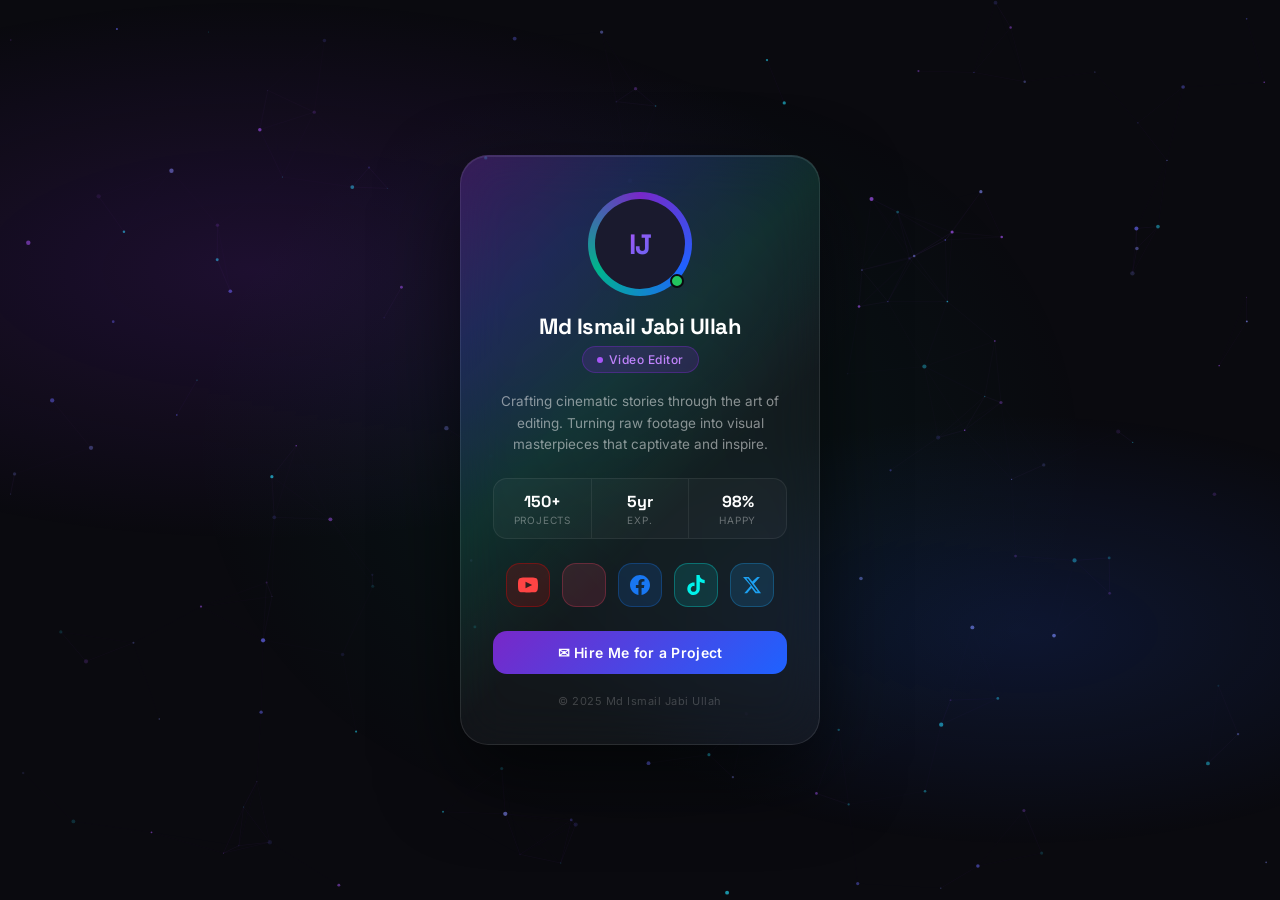
==== profile-card.html @ 17123819 "uplode card file" ====
<!DOCTYPE html>
<html lang="en">
<head>
<meta charset="UTF-8">
<meta name="viewport" content="width=device-width, initial-scale=1.0">
<title>Md Ismail Jabi Ullah — Video Editor</title>
<style>
  @import url('https://fonts.googleapis.com/css2?family=Inter:wght@300;400;500;600;700;900&family=Space+Grotesk:wght@400;500;600;700&display=swap');

  *{margin:0;padding:0;box-sizing:border-box}

  body{
    min-height:100vh;
    display:flex;align-items:center;justify-content:center;
    background:#0a0a0f;
    font-family:'Inter',sans-serif;
    overflow:hidden;
    position:relative;
  }

  canvas#bg{
    position:fixed;inset:0;z-index:0;
  }

  .aurora{
    position:fixed;inset:0;z-index:0;
    background:
      radial-gradient(ellipse 80% 50% at 20% 30%, rgba(120,40,200,0.18) 0%, transparent 60%),
      radial-gradient(ellipse 60% 40% at 80% 70%, rgba(40,100,255,0.14) 0%, transparent 60%),
      radial-gradient(ellipse 50% 60% at 50% 50%, rgba(0,180,140,0.08) 0%, transparent 70%);
    animation:auroraShift 8s ease-in-out infinite alternate;
  }
  @keyframes auroraShift{
    0%{transform:scale(1) rotate(0deg)}
    100%{transform:scale(1.05) rotate(2deg)}
  }

  .card{
    position:relative;z-index:10;
    width:360px;
    background:rgba(255,255,255,0.04);
    border:1px solid rgba(255,255,255,0.1);
    border-radius:28px;
    padding:40px 32px 36px;
    text-align:center;
    backdrop-filter:blur(24px);
    -webkit-backdrop-filter:blur(24px);
    box-shadow:0 32px 80px rgba(0,0,0,0.6),inset 0 1px 0 rgba(255,255,255,0.12);
    animation:cardIn 0.8s cubic-bezier(0.34,1.56,0.64,1) both;
  }
  @keyframes cardIn{
    from{opacity:0;transform:translateY(40px) scale(0.9)}
    to{opacity:1;transform:translateY(0) scale(1)}
  }

  .card::before{
    content:'';
    position:absolute;inset:-1px;
    border-radius:29px;
    background:linear-gradient(135deg,rgba(120,40,200,0.3),rgba(40,100,255,0.2),rgba(0,180,140,0.15),transparent 60%);
    z-index:-1;
  }

  .avatar-wrap{
    position:relative;
    width:96px;height:96px;
    margin:0 auto 20px;
  }
  .avatar-ring{
    position:absolute;inset:-4px;
    border-radius:50%;
    background:conic-gradient(from 0deg,#7828c8,#1e62ff,#00b48c,#7828c8);
    animation:spin 3s linear infinite;
  }
  @keyframes spin{to{transform:rotate(360deg)}}
  .avatar-inner{
    position:absolute;inset:3px;
    border-radius:50%;
    background:#1a1a2e;
    overflow:hidden;
    display:flex;align-items:center;justify-content:center;
  }
  .avatar-letters{
    font-size:28px;font-weight:700;
    background:linear-gradient(135deg,#a855f7,#6366f1);
    -webkit-background-clip:text;-webkit-text-fill-color:transparent;
    font-family:'Space Grotesk',sans-serif;
    letter-spacing:-1px;
  }

  .status-dot{
    position:absolute;bottom:4px;right:4px;
    width:14px;height:14px;
    background:#22c55e;
    border-radius:50%;
    border:2px solid #0a0a0f;
    animation:pulse 2s ease-in-out infinite;
    z-index:5;
  }
  @keyframes pulse{
    0%,100%{box-shadow:0 0 0 0 rgba(34,197,94,0.5)}
    50%{box-shadow:0 0 0 6px rgba(34,197,94,0)}
  }

  .name{
    font-family:'Space Grotesk',sans-serif;
    font-size:22px;font-weight:700;
    color:#fff;
    letter-spacing:-0.5px;
    margin-bottom:6px;
  }

  .title-badge{
    display:inline-flex;align-items:center;gap:6px;
    background:rgba(120,40,200,0.2);
    border:1px solid rgba(120,40,200,0.4);
    border-radius:20px;
    padding:5px 14px;
    font-size:12px;font-weight:500;
    color:#c084fc;
    margin-bottom:18px;
    letter-spacing:0.5px;
  }
  .title-badge .dot{
    width:6px;height:6px;
    border-radius:50%;
    background:#a855f7;
    animation:blink 1.5s ease-in-out infinite;
  }
  @keyframes blink{0%,100%{opacity:1}50%{opacity:0.3}}

  .bio{
    font-size:13.5px;
    color:rgba(255,255,255,0.5);
    line-height:1.6;
    margin-bottom:22px;
    padding:0 4px;
  }

  .stats{
    display:flex;justify-content:center;gap:0;
    margin-bottom:24px;
    border:1px solid rgba(255,255,255,0.07);
    border-radius:14px;
    overflow:hidden;
    background:rgba(255,255,255,0.03);
  }
  .stat{
    flex:1;padding:12px 8px;
    border-right:1px solid rgba(255,255,255,0.07);
  }
  .stat:last-child{border-right:none}
  .stat-num{
    font-size:16px;font-weight:700;
    color:#fff;font-family:'Space Grotesk',sans-serif;
  }
  .stat-label{
    font-size:10px;
    color:rgba(255,255,255,0.35);
    text-transform:uppercase;letter-spacing:0.8px;
    margin-top:2px;
  }

  .socials{
    display:flex;justify-content:center;gap:12px;
    margin-bottom:24px;
  }
  .social-btn{
    width:44px;height:44px;
    border-radius:14px;
    display:flex;align-items:center;justify-content:center;
    text-decoration:none;
    position:relative;
    overflow:hidden;
    transition:transform 0.2s;
  }
  .social-btn:hover{transform:translateY(-3px)}
  .social-btn svg{width:20px;height:20px;position:relative;z-index:1}

  .social-btn.yt{background:rgba(255,0,0,0.15);border:1px solid rgba(255,0,0,0.3);animation:socialGlow1 3s ease-in-out infinite}
  .social-btn.ig{background:rgba(228,64,95,0.15);border:1px solid rgba(228,64,95,0.3);animation:socialGlow2 3s ease-in-out infinite 0.5s}
  .social-btn.fb{background:rgba(24,119,242,0.15);border:1px solid rgba(24,119,242,0.3);animation:socialGlow3 3s ease-in-out infinite 1s}
  .social-btn.tt{background:rgba(0,242,234,0.12);border:1px solid rgba(0,242,234,0.3);animation:socialGlow4 3s ease-in-out infinite 1.5s}
  .social-btn.tw{background:rgba(29,161,242,0.15);border:1px solid rgba(29,161,242,0.3);animation:socialGlow5 3s ease-in-out infinite 2s}

  @keyframes socialGlow1{0%,100%{box-shadow:0 0 0 rgba(255,0,0,0)}50%{box-shadow:0 0 16px rgba(255,0,0,0.4)}}
  @keyframes socialGlow2{0%,100%{box-shadow:0 0 0 rgba(228,64,95,0)}50%{box-shadow:0 0 16px rgba(228,64,95,0.4)}}
  @keyframes socialGlow3{0%,100%{box-shadow:0 0 0 rgba(24,119,242,0)}50%{box-shadow:0 0 16px rgba(24,119,242,0.4)}}
  @keyframes socialGlow4{0%,100%{box-shadow:0 0 0 rgba(0,242,234,0)}50%{box-shadow:0 0 16px rgba(0,242,234,0.4)}}
  @keyframes socialGlow5{0%,100%{box-shadow:0 0 0 rgba(29,161,242,0)}50%{box-shadow:0 0 16px rgba(29,161,242,0.4)}}

  .social-btn.yt svg{fill:#ff4444}
  .social-btn.ig svg{fill:url(#igGrad)}
  .social-btn.fb svg{fill:#1877f2}
  .social-btn.tt svg{fill:#00f2ea}
  .social-btn.tw svg{fill:#1da1f2}

  .cta{
    width:100%;
    padding:13px;
    border-radius:14px;
    background:linear-gradient(135deg,#7828c8,#1e62ff);
    border:none;
    color:#fff;
    font-size:14px;font-weight:600;
    cursor:pointer;
    font-family:'Inter',sans-serif;
    letter-spacing:0.3px;
    transition:all 0.3s;
    position:relative;overflow:hidden;
  }
  .cta::after{
    content:'';
    position:absolute;top:-50%;left:-50%;
    width:200%;height:200%;
    background:linear-gradient(transparent,rgba(255,255,255,0.1),transparent);
    transform:rotate(45deg) translateX(-100%);
    transition:transform 0.5s;
  }
  .cta:hover{transform:translateY(-2px);box-shadow:0 8px 24px rgba(120,40,200,0.5)}
  .cta:hover::after{transform:rotate(45deg) translateX(100%)}

  .footer{
    margin-top:20px;
    font-size:11px;
    color:rgba(255,255,255,0.2);
    letter-spacing:0.5px;
  }
</style>
</head>
<body>

<canvas id="bg"></canvas>
<div class="aurora"></div>

<div class="card">
  <div class="avatar-wrap">
    <div class="avatar-ring"></div>
    <div class="avatar-inner">
      <span class="avatar-letters">IJ</span>
    </div>
    <div class="status-dot"></div>
  </div>

  <div class="name">Md Ismail Jabi Ullah</div>

  <div class="title-badge">
    <span class="dot"></span>
    Video Editor
  </div>

  <p class="bio">Crafting cinematic stories through the art of editing. Turning raw footage into visual masterpieces that captivate and inspire.</p>

  <div class="stats">
    <div class="stat">
      <div class="stat-num">150+</div>
      <div class="stat-label">Projects</div>
    </div>
    <div class="stat">
      <div class="stat-num">5yr</div>
      <div class="stat-label">Exp.</div>
    </div>
    <div class="stat">
      <div class="stat-num">98%</div>
      <div class="stat-label">Happy</div>
    </div>
  </div>

  <div class="socials">
    <svg style="display:none">
      <defs>
        <linearGradient id="igGrad" x1="0%" y1="100%" x2="100%" y2="0%">
          <stop offset="0%" stop-color="#f09433"/>
          <stop offset="25%" stop-color="#e6683c"/>
          <stop offset="50%" stop-color="#dc2743"/>
          <stop offset="75%" stop-color="#cc2366"/>
          <stop offset="100%" stop-color="#bc1888"/>
        </linearGradient>
      </defs>
    </svg>

    <a href="#" class="social-btn yt" title="YouTube">
      <svg viewBox="0 0 24 24"><path d="M19.615 3.184c-3.604-.246-11.631-.245-15.23 0-3.897.266-4.356 2.62-4.385 8.816.029 6.185.484 8.549 4.385 8.816 3.6.245 11.626.246 15.23 0 3.897-.266 4.356-2.62 4.385-8.816-.029-6.185-.484-8.549-4.385-8.816zm-10.615 12.816v-8l8 3.993-8 4.007z"/></svg>
    </a>
    <a href="#" class="social-btn ig" title="Instagram">
      <svg viewBox="0 0 24 24"><path d="M12 2.163c3.204 0 3.584.012 4.85.07 3.252.148 4.771 1.691 4.919 4.919.058 1.265.069 1.645.069 4.849 0 3.205-.012 3.584-.069 4.849-.149 3.225-1.664 4.771-4.919 4.919-1.266.058-1.644.07-4.85.07-3.204 0-3.584-.012-4.849-.07-3.26-.149-4.771-1.699-4.919-4.92-.058-1.265-.07-1.644-.07-4.849 0-3.204.013-3.583.07-4.849.149-3.227 1.664-4.771 4.919-4.919 1.266-.057 1.645-.069 4.849-.069zm0-2.163c-3.259 0-3.667.014-4.947.072-4.358.2-6.78 2.618-6.98 6.98-.059 1.281-.073 1.689-.073 4.948 0 3.259.014 3.668.072 4.948.2 4.358 2.618 6.78 6.98 6.98 1.281.058 1.689.072 4.948.072 3.259 0 3.668-.014 4.948-.072 4.354-.2 6.782-2.618 6.979-6.98.059-1.28.073-1.689.073-4.948 0-3.259-.014-3.667-.072-4.947-.196-4.354-2.617-6.78-6.979-6.98-1.281-.059-1.69-.073-4.949-.073zm0 5.838c-3.403 0-6.162 2.759-6.162 6.162s2.759 6.163 6.162 6.163 6.162-2.759 6.162-6.163c0-3.403-2.759-6.162-6.162-6.162zm0 10.162c-2.209 0-4-1.79-4-4 0-2.209 1.791-4 4-4s4 1.791 4 4c0 2.21-1.791 4-4 4zm6.406-11.845c-.796 0-1.441.645-1.441 1.44s.645 1.44 1.441 1.44c.795 0 1.439-.645 1.439-1.44s-.644-1.44-1.439-1.44z"/></svg>
    </a>
    <a href="#" class="social-btn fb" title="Facebook">
      <svg viewBox="0 0 24 24"><path d="M24 12.073c0-6.627-5.373-12-12-12s-12 5.373-12 12c0 5.99 4.388 10.954 10.125 11.854v-8.385H7.078v-3.47h3.047V9.43c0-3.007 1.792-4.669 4.533-4.669 1.312 0 2.686.235 2.686.235v2.953H15.83c-1.491 0-1.956.925-1.956 1.874v2.25h3.328l-.532 3.47h-2.796v8.385C19.612 23.027 24 18.062 24 12.073z"/></svg>
    </a>
    <a href="#" class="social-btn tt" title="TikTok">
      <svg viewBox="0 0 24 24"><path d="M12.525.02c1.31-.02 2.61-.01 3.91-.02.08 1.53.63 3.09 1.75 4.17 1.12 1.11 2.7 1.62 4.24 1.79v4.03c-1.44-.05-2.89-.35-4.2-.97-.57-.26-1.1-.59-1.62-.93-.01 2.92.01 5.84-.02 8.75-.08 1.4-.54 2.79-1.35 3.94-1.31 1.92-3.58 3.17-5.91 3.21-1.43.08-2.86-.31-4.08-1.03-2.02-1.19-3.44-3.37-3.65-5.71-.02-.5-.03-1-.01-1.49.18-1.9 1.12-3.72 2.58-4.96 1.66-1.44 3.98-2.13 6.15-1.72.02 1.48-.04 2.96-.04 4.44-.99-.32-2.15-.23-3.02.37-.63.41-1.11 1.04-1.36 1.75-.21.51-.15 1.07-.14 1.61.24 1.64 1.82 3.02 3.5 2.87 1.12-.01 2.19-.66 2.77-1.61.19-.33.4-.67.41-1.06.1-1.79.06-3.57.07-5.36.01-4.03-.01-8.05.02-12.07z"/></svg>
    </a>
    <a href="#" class="social-btn tw" title="Twitter / X">
      <svg viewBox="0 0 24 24"><path d="M18.244 2.25h3.308l-7.227 8.26 8.502 11.24H16.17l-4.714-6.231-5.401 6.231H2.741l7.73-8.835L1.254 2.25H8.08l4.253 5.622zm-1.161 17.52h1.833L7.084 4.126H5.117z"/></svg>
    </a>
  </div>

  <button class="cta" onclick="window.open('mailto:ismail@example.com')">✉ Hire Me for a Project</button>

  <div class="footer">© 2025 Md Ismail Jabi Ullah</div>
</div>

<script>
const canvas = document.getElementById('bg');
const ctx = canvas.getContext('2d');
let W, H, particles = [];

function resize(){
  W = canvas.width = window.innerWidth;
  H = canvas.height = window.innerHeight;
}

class Particle{
  constructor(){this.reset()}
  reset(){
    this.x = Math.random()*W;
    this.y = Math.random()*H;
    this.r = Math.random()*1.8+0.4;
    this.vx = (Math.random()-0.5)*0.3;
    this.vy = (Math.random()-0.5)*0.3;
    this.alpha = Math.random()*0.6+0.1;
    this.color = ['#a855f7','#6366f1','#22d3ee','#818cf8'][Math.floor(Math.random()*4)];
  }
  update(){
    this.x+=this.vx; this.y+=this.vy;
    if(this.x<0||this.x>W||this.y<0||this.y>H) this.reset();
  }
  draw(){
    ctx.save();
    ctx.globalAlpha=this.alpha;
    ctx.fillStyle=this.color;
    ctx.beginPath();
    ctx.arc(this.x,this.y,this.r,0,Math.PI*2);
    ctx.fill();
    ctx.restore();
  }
}

function init(){
  particles=[];
  for(let i=0;i<160;i++) particles.push(new Particle());
}

function animate(){
  ctx.clearRect(0,0,W,H);
  particles.forEach(p=>{p.update();p.draw()});
  // Draw connecting lines
  for(let i=0;i<particles.length;i++){
    for(let j=i+1;j<particles.length;j++){
      const dx=particles[i].x-particles[j].x;
      const dy=particles[i].y-particles[j].y;
      const dist=Math.sqrt(dx*dx+dy*dy);
      if(dist<100){
        ctx.save();
        ctx.globalAlpha=(1-dist/100)*0.12;
        ctx.strokeStyle='#a855f7';
        ctx.lineWidth=0.5;
        ctx.beginPath();
        ctx.moveTo(particles[i].x,particles[i].y);
        ctx.lineTo(particles[j].x,particles[j].y);
        ctx.stroke();
        ctx.restore();
      }
    }
  }
  requestAnimationFrame(animate);
}

window.addEventListener('resize',()=>{resize();init()});
resize(); init(); animate();
</script>
</body>
</html>
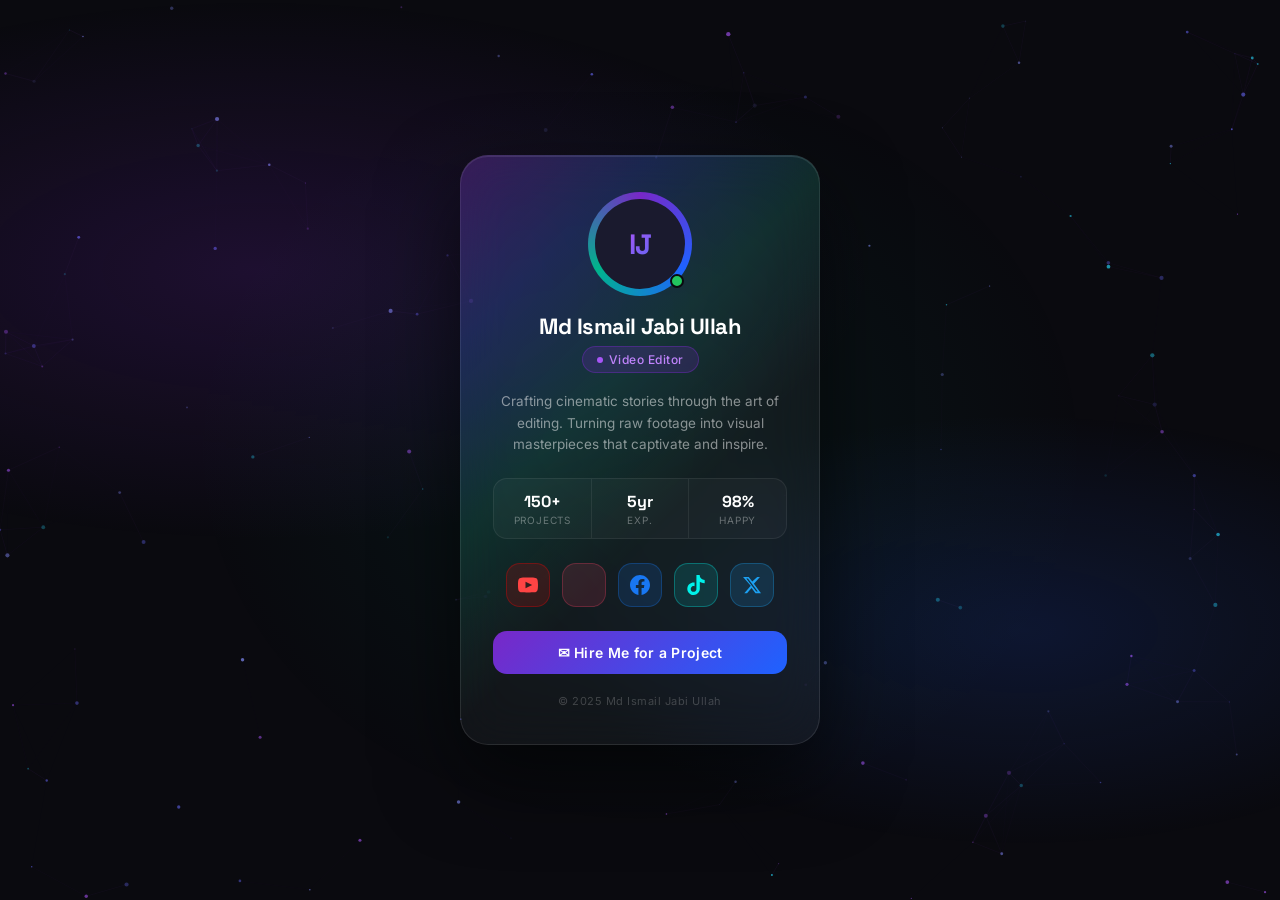
==== commit 901207fe: "style and script tag add korce" ====
--- a/profile-card.html
+++ b/profile-card.html
@@ -4,229 +4,7 @@
 <meta charset="UTF-8">
 <meta name="viewport" content="width=device-width, initial-scale=1.0">
 <title>Md Ismail Jabi Ullah — Video Editor</title>
-<style>
-  @import url('https://fonts.googleapis.com/css2?family=Inter:wght@300;400;500;600;700;900&family=Space+Grotesk:wght@400;500;600;700&display=swap');
-
-  *{margin:0;padding:0;box-sizing:border-box}
-
-  body{
-    min-height:100vh;
-    display:flex;align-items:center;justify-content:center;
-    background:#0a0a0f;
-    font-family:'Inter',sans-serif;
-    overflow:hidden;
-    position:relative;
-  }
-
-  canvas#bg{
-    position:fixed;inset:0;z-index:0;
-  }
-
-  .aurora{
-    position:fixed;inset:0;z-index:0;
-    background:
-      radial-gradient(ellipse 80% 50% at 20% 30%, rgba(120,40,200,0.18) 0%, transparent 60%),
-      radial-gradient(ellipse 60% 40% at 80% 70%, rgba(40,100,255,0.14) 0%, transparent 60%),
-      radial-gradient(ellipse 50% 60% at 50% 50%, rgba(0,180,140,0.08) 0%, transparent 70%);
-    animation:auroraShift 8s ease-in-out infinite alternate;
-  }
-  @keyframes auroraShift{
-    0%{transform:scale(1) rotate(0deg)}
-    100%{transform:scale(1.05) rotate(2deg)}
-  }
-
-  .card{
-    position:relative;z-index:10;
-    width:360px;
-    background:rgba(255,255,255,0.04);
-    border:1px solid rgba(255,255,255,0.1);
-    border-radius:28px;
-    padding:40px 32px 36px;
-    text-align:center;
-    backdrop-filter:blur(24px);
-    -webkit-backdrop-filter:blur(24px);
-    box-shadow:0 32px 80px rgba(0,0,0,0.6),inset 0 1px 0 rgba(255,255,255,0.12);
-    animation:cardIn 0.8s cubic-bezier(0.34,1.56,0.64,1) both;
-  }
-  @keyframes cardIn{
-    from{opacity:0;transform:translateY(40px) scale(0.9)}
-    to{opacity:1;transform:translateY(0) scale(1)}
-  }
-
-  .card::before{
-    content:'';
-    position:absolute;inset:-1px;
-    border-radius:29px;
-    background:linear-gradient(135deg,rgba(120,40,200,0.3),rgba(40,100,255,0.2),rgba(0,180,140,0.15),transparent 60%);
-    z-index:-1;
-  }
-
-  .avatar-wrap{
-    position:relative;
-    width:96px;height:96px;
-    margin:0 auto 20px;
-  }
-  .avatar-ring{
-    position:absolute;inset:-4px;
-    border-radius:50%;
-    background:conic-gradient(from 0deg,#7828c8,#1e62ff,#00b48c,#7828c8);
-    animation:spin 3s linear infinite;
-  }
-  @keyframes spin{to{transform:rotate(360deg)}}
-  .avatar-inner{
-    position:absolute;inset:3px;
-    border-radius:50%;
-    background:#1a1a2e;
-    overflow:hidden;
-    display:flex;align-items:center;justify-content:center;
-  }
-  .avatar-letters{
-    font-size:28px;font-weight:700;
-    background:linear-gradient(135deg,#a855f7,#6366f1);
-    -webkit-background-clip:text;-webkit-text-fill-color:transparent;
-    font-family:'Space Grotesk',sans-serif;
-    letter-spacing:-1px;
-  }
-
-  .status-dot{
-    position:absolute;bottom:4px;right:4px;
-    width:14px;height:14px;
-    background:#22c55e;
-    border-radius:50%;
-    border:2px solid #0a0a0f;
-    animation:pulse 2s ease-in-out infinite;
-    z-index:5;
-  }
-  @keyframes pulse{
-    0%,100%{box-shadow:0 0 0 0 rgba(34,197,94,0.5)}
-    50%{box-shadow:0 0 0 6px rgba(34,197,94,0)}
-  }
-
-  .name{
-    font-family:'Space Grotesk',sans-serif;
-    font-size:22px;font-weight:700;
-    color:#fff;
-    letter-spacing:-0.5px;
-    margin-bottom:6px;
-  }
-
-  .title-badge{
-    display:inline-flex;align-items:center;gap:6px;
-    background:rgba(120,40,200,0.2);
-    border:1px solid rgba(120,40,200,0.4);
-    border-radius:20px;
-    padding:5px 14px;
-    font-size:12px;font-weight:500;
-    color:#c084fc;
-    margin-bottom:18px;
-    letter-spacing:0.5px;
-  }
-  .title-badge .dot{
-    width:6px;height:6px;
-    border-radius:50%;
-    background:#a855f7;
-    animation:blink 1.5s ease-in-out infinite;
-  }
-  @keyframes blink{0%,100%{opacity:1}50%{opacity:0.3}}
-
-  .bio{
-    font-size:13.5px;
-    color:rgba(255,255,255,0.5);
-    line-height:1.6;
-    margin-bottom:22px;
-    padding:0 4px;
-  }
-
-  .stats{
-    display:flex;justify-content:center;gap:0;
-    margin-bottom:24px;
-    border:1px solid rgba(255,255,255,0.07);
-    border-radius:14px;
-    overflow:hidden;
-    background:rgba(255,255,255,0.03);
-  }
-  .stat{
-    flex:1;padding:12px 8px;
-    border-right:1px solid rgba(255,255,255,0.07);
-  }
-  .stat:last-child{border-right:none}
-  .stat-num{
-    font-size:16px;font-weight:700;
-    color:#fff;font-family:'Space Grotesk',sans-serif;
-  }
-  .stat-label{
-    font-size:10px;
-    color:rgba(255,255,255,0.35);
-    text-transform:uppercase;letter-spacing:0.8px;
-    margin-top:2px;
-  }
-
-  .socials{
-    display:flex;justify-content:center;gap:12px;
-    margin-bottom:24px;
-  }
-  .social-btn{
-    width:44px;height:44px;
-    border-radius:14px;
-    display:flex;align-items:center;justify-content:center;
-    text-decoration:none;
-    position:relative;
-    overflow:hidden;
-    transition:transform 0.2s;
-  }
-  .social-btn:hover{transform:translateY(-3px)}
-  .social-btn svg{width:20px;height:20px;position:relative;z-index:1}
-
-  .social-btn.yt{background:rgba(255,0,0,0.15);border:1px solid rgba(255,0,0,0.3);animation:socialGlow1 3s ease-in-out infinite}
-  .social-btn.ig{background:rgba(228,64,95,0.15);border:1px solid rgba(228,64,95,0.3);animation:socialGlow2 3s ease-in-out infinite 0.5s}
-  .social-btn.fb{background:rgba(24,119,242,0.15);border:1px solid rgba(24,119,242,0.3);animation:socialGlow3 3s ease-in-out infinite 1s}
-  .social-btn.tt{background:rgba(0,242,234,0.12);border:1px solid rgba(0,242,234,0.3);animation:socialGlow4 3s ease-in-out infinite 1.5s}
-  .social-btn.tw{background:rgba(29,161,242,0.15);border:1px solid rgba(29,161,242,0.3);animation:socialGlow5 3s ease-in-out infinite 2s}
-
-  @keyframes socialGlow1{0%,100%{box-shadow:0 0 0 rgba(255,0,0,0)}50%{box-shadow:0 0 16px rgba(255,0,0,0.4)}}
-  @keyframes socialGlow2{0%,100%{box-shadow:0 0 0 rgba(228,64,95,0)}50%{box-shadow:0 0 16px rgba(228,64,95,0.4)}}
-  @keyframes socialGlow3{0%,100%{box-shadow:0 0 0 rgba(24,119,242,0)}50%{box-shadow:0 0 16px rgba(24,119,242,0.4)}}
-  @keyframes socialGlow4{0%,100%{box-shadow:0 0 0 rgba(0,242,234,0)}50%{box-shadow:0 0 16px rgba(0,242,234,0.4)}}
-  @keyframes socialGlow5{0%,100%{box-shadow:0 0 0 rgba(29,161,242,0)}50%{box-shadow:0 0 16px rgba(29,161,242,0.4)}}
-
-  .social-btn.yt svg{fill:#ff4444}
-  .social-btn.ig svg{fill:url(#igGrad)}
-  .social-btn.fb svg{fill:#1877f2}
-  .social-btn.tt svg{fill:#00f2ea}
-  .social-btn.tw svg{fill:#1da1f2}
-
-  .cta{
-    width:100%;
-    padding:13px;
-    border-radius:14px;
-    background:linear-gradient(135deg,#7828c8,#1e62ff);
-    border:none;
-    color:#fff;
-    font-size:14px;font-weight:600;
-    cursor:pointer;
-    font-family:'Inter',sans-serif;
-    letter-spacing:0.3px;
-    transition:all 0.3s;
-    position:relative;overflow:hidden;
-  }
-  .cta::after{
-    content:'';
-    position:absolute;top:-50%;left:-50%;
-    width:200%;height:200%;
-    background:linear-gradient(transparent,rgba(255,255,255,0.1),transparent);
-    transform:rotate(45deg) translateX(-100%);
-    transition:transform 0.5s;
-  }
-  .cta:hover{transform:translateY(-2px);box-shadow:0 8px 24px rgba(120,40,200,0.5)}
-  .cta:hover::after{transform:rotate(45deg) translateX(100%)}
-
-  .footer{
-    margin-top:20px;
-    font-size:11px;
-    color:rgba(255,255,255,0.2);
-    letter-spacing:0.5px;
-  }
-</style>
+<link rel="stylesheet" href="style.css">
 </head>
 <body>
 
@@ -300,75 +78,6 @@
 
   <div class="footer">© 2025 Md Ismail Jabi Ullah</div>
 </div>
-
-<script>
-const canvas = document.getElementById('bg');
-const ctx = canvas.getContext('2d');
-let W, H, particles = [];
-
-function resize(){
-  W = canvas.width = window.innerWidth;
-  H = canvas.height = window.innerHeight;
-}
-
-class Particle{
-  constructor(){this.reset()}
-  reset(){
-    this.x = Math.random()*W;
-    this.y = Math.random()*H;
-    this.r = Math.random()*1.8+0.4;
-    this.vx = (Math.random()-0.5)*0.3;
-    this.vy = (Math.random()-0.5)*0.3;
-    this.alpha = Math.random()*0.6+0.1;
-    this.color = ['#a855f7','#6366f1','#22d3ee','#818cf8'][Math.floor(Math.random()*4)];
-  }
-  update(){
-    this.x+=this.vx; this.y+=this.vy;
-    if(this.x<0||this.x>W||this.y<0||this.y>H) this.reset();
-  }
-  draw(){
-    ctx.save();
-    ctx.globalAlpha=this.alpha;
-    ctx.fillStyle=this.color;
-    ctx.beginPath();
-    ctx.arc(this.x,this.y,this.r,0,Math.PI*2);
-    ctx.fill();
-    ctx.restore();
-  }
-}
-
-function init(){
-  particles=[];
-  for(let i=0;i<160;i++) particles.push(new Particle());
-}
-
-function animate(){
-  ctx.clearRect(0,0,W,H);
-  particles.forEach(p=>{p.update();p.draw()});
-  // Draw connecting lines
-  for(let i=0;i<particles.length;i++){
-    for(let j=i+1;j<particles.length;j++){
-      const dx=particles[i].x-particles[j].x;
-      const dy=particles[i].y-particles[j].y;
-      const dist=Math.sqrt(dx*dx+dy*dy);
-      if(dist<100){
-        ctx.save();
-        ctx.globalAlpha=(1-dist/100)*0.12;
-        ctx.strokeStyle='#a855f7';
-        ctx.lineWidth=0.5;
-        ctx.beginPath();
-        ctx.moveTo(particles[i].x,particles[i].y);
-        ctx.lineTo(particles[j].x,particles[j].y);
-        ctx.stroke();
-        ctx.restore();
-      }
-    }
-  }
-  requestAnimationFrame(animate);
-}
-
-window.addEventListener('resize',()=>{resize();init()});
-resize(); init(); animate();
-</script>
 </body>
+<script src="script.js"></script>
 </html>
--- a/style.css
+++ b/style.css
@@ -0,0 +1,221 @@
+ @import url('https://fonts.googleapis.com/css2?family=Inter:wght@300;400;500;600;700;900&family=Space+Grotesk:wght@400;500;600;700&display=swap');
+
+  *{margin:0;padding:0;box-sizing:border-box}
+
+  body{
+    min-height:100vh;
+    display:flex;align-items:center;justify-content:center;
+    background:#0a0a0f;
+    font-family:'Inter',sans-serif;
+    overflow:hidden;
+    position:relative;
+  }
+
+  canvas#bg{
+    position:fixed;inset:0;z-index:0;
+  }
+
+  .aurora{
+    position:fixed;inset:0;z-index:0;
+    background:
+      radial-gradient(ellipse 80% 50% at 20% 30%, rgba(120,40,200,0.18) 0%, transparent 60%),
+      radial-gradient(ellipse 60% 40% at 80% 70%, rgba(40,100,255,0.14) 0%, transparent 60%),
+      radial-gradient(ellipse 50% 60% at 50% 50%, rgba(0,180,140,0.08) 0%, transparent 70%);
+    animation:auroraShift 8s ease-in-out infinite alternate;
+  }
+  @keyframes auroraShift{
+    0%{transform:scale(1) rotate(0deg)}
+    100%{transform:scale(1.05) rotate(2deg)}
+  }
+
+  .card{
+    position:relative;z-index:10;
+    width:360px;
+    background:rgba(255,255,255,0.04);
+    border:1px solid rgba(255,255,255,0.1);
+    border-radius:28px;
+    padding:40px 32px 36px;
+    text-align:center;
+    backdrop-filter:blur(24px);
+    -webkit-backdrop-filter:blur(24px);
+    box-shadow:0 32px 80px rgba(0,0,0,0.6),inset 0 1px 0 rgba(255,255,255,0.12);
+    animation:cardIn 0.8s cubic-bezier(0.34,1.56,0.64,1) both;
+  }
+  @keyframes cardIn{
+    from{opacity:0;transform:translateY(40px) scale(0.9)}
+    to{opacity:1;transform:translateY(0) scale(1)}
+  }
+
+  .card::before{
+    content:'';
+    position:absolute;inset:-1px;
+    border-radius:29px;
+    background:linear-gradient(135deg,rgba(120,40,200,0.3),rgba(40,100,255,0.2),rgba(0,180,140,0.15),transparent 60%);
+    z-index:-1;
+  }
+
+  .avatar-wrap{
+    position:relative;
+    width:96px;height:96px;
+    margin:0 auto 20px;
+  }
+  .avatar-ring{
+    position:absolute;inset:-4px;
+    border-radius:50%;
+    background:conic-gradient(from 0deg,#7828c8,#1e62ff,#00b48c,#7828c8);
+    animation:spin 3s linear infinite;
+  }
+  @keyframes spin{to{transform:rotate(360deg)}}
+  .avatar-inner{
+    position:absolute;inset:3px;
+    border-radius:50%;
+    background:#1a1a2e;
+    overflow:hidden;
+    display:flex;align-items:center;justify-content:center;
+  }
+  .avatar-letters{
+    font-size:28px;font-weight:700;
+    background:linear-gradient(135deg,#a855f7,#6366f1);
+    -webkit-background-clip:text;-webkit-text-fill-color:transparent;
+    font-family:'Space Grotesk',sans-serif;
+    letter-spacing:-1px;
+  }
+
+  .status-dot{
+    position:absolute;bottom:4px;right:4px;
+    width:14px;height:14px;
+    background:#22c55e;
+    border-radius:50%;
+    border:2px solid #0a0a0f;
+    animation:pulse 2s ease-in-out infinite;
+    z-index:5;
+  }
+  @keyframes pulse{
+    0%,100%{box-shadow:0 0 0 0 rgba(34,197,94,0.5)}
+    50%{box-shadow:0 0 0 6px rgba(34,197,94,0)}
+  }
+
+  .name{
+    font-family:'Space Grotesk',sans-serif;
+    font-size:22px;font-weight:700;
+    color:#fff;
+    letter-spacing:-0.5px;
+    margin-bottom:6px;
+  }
+
+  .title-badge{
+    display:inline-flex;align-items:center;gap:6px;
+    background:rgba(120,40,200,0.2);
+    border:1px solid rgba(120,40,200,0.4);
+    border-radius:20px;
+    padding:5px 14px;
+    font-size:12px;font-weight:500;
+    color:#c084fc;
+    margin-bottom:18px;
+    letter-spacing:0.5px;
+  }
+  .title-badge .dot{
+    width:6px;height:6px;
+    border-radius:50%;
+    background:#a855f7;
+    animation:blink 1.5s ease-in-out infinite;
+  }
+  @keyframes blink{0%,100%{opacity:1}50%{opacity:0.3}}
+
+  .bio{
+    font-size:13.5px;
+    color:rgba(255,255,255,0.5);
+    line-height:1.6;
+    margin-bottom:22px;
+    padding:0 4px;
+  }
+
+  .stats{
+    display:flex;justify-content:center;gap:0;
+    margin-bottom:24px;
+    border:1px solid rgba(255,255,255,0.07);
+    border-radius:14px;
+    overflow:hidden;
+    background:rgba(255,255,255,0.03);
+  }
+  .stat{
+    flex:1;padding:12px 8px;
+    border-right:1px solid rgba(255,255,255,0.07);
+  }
+  .stat:last-child{border-right:none}
+  .stat-num{
+    font-size:16px;font-weight:700;
+    color:#fff;font-family:'Space Grotesk',sans-serif;
+  }
+  .stat-label{
+    font-size:10px;
+    color:rgba(255,255,255,0.35);
+    text-transform:uppercase;letter-spacing:0.8px;
+    margin-top:2px;
+  }
+
+  .socials{
+    display:flex;justify-content:center;gap:12px;
+    margin-bottom:24px;
+  }
+  .social-btn{
+    width:44px;height:44px;
+    border-radius:14px;
+    display:flex;align-items:center;justify-content:center;
+    text-decoration:none;
+    position:relative;
+    overflow:hidden;
+    transition:transform 0.2s;
+  }
+  .social-btn:hover{transform:translateY(-3px)}
+  .social-btn svg{width:20px;height:20px;position:relative;z-index:1}
+
+  .social-btn.yt{background:rgba(255,0,0,0.15);border:1px solid rgba(255,0,0,0.3);animation:socialGlow1 3s ease-in-out infinite}
+  .social-btn.ig{background:rgba(228,64,95,0.15);border:1px solid rgba(228,64,95,0.3);animation:socialGlow2 3s ease-in-out infinite 0.5s}
+  .social-btn.fb{background:rgba(24,119,242,0.15);border:1px solid rgba(24,119,242,0.3);animation:socialGlow3 3s ease-in-out infinite 1s}
+  .social-btn.tt{background:rgba(0,242,234,0.12);border:1px solid rgba(0,242,234,0.3);animation:socialGlow4 3s ease-in-out infinite 1.5s}
+  .social-btn.tw{background:rgba(29,161,242,0.15);border:1px solid rgba(29,161,242,0.3);animation:socialGlow5 3s ease-in-out infinite 2s}
+
+  @keyframes socialGlow1{0%,100%{box-shadow:0 0 0 rgba(255,0,0,0)}50%{box-shadow:0 0 16px rgba(255,0,0,0.4)}}
+  @keyframes socialGlow2{0%,100%{box-shadow:0 0 0 rgba(228,64,95,0)}50%{box-shadow:0 0 16px rgba(228,64,95,0.4)}}
+  @keyframes socialGlow3{0%,100%{box-shadow:0 0 0 rgba(24,119,242,0)}50%{box-shadow:0 0 16px rgba(24,119,242,0.4)}}
+  @keyframes socialGlow4{0%,100%{box-shadow:0 0 0 rgba(0,242,234,0)}50%{box-shadow:0 0 16px rgba(0,242,234,0.4)}}
+  @keyframes socialGlow5{0%,100%{box-shadow:0 0 0 rgba(29,161,242,0)}50%{box-shadow:0 0 16px rgba(29,161,242,0.4)}}
+
+  .social-btn.yt svg{fill:#ff4444}
+  .social-btn.ig svg{fill:url(#igGrad)}
+  .social-btn.fb svg{fill:#1877f2}
+  .social-btn.tt svg{fill:#00f2ea}
+  .social-btn.tw svg{fill:#1da1f2}
+
+  .cta{
+    width:100%;
+    padding:13px;
+    border-radius:14px;
+    background:linear-gradient(135deg,#7828c8,#1e62ff);
+    border:none;
+    color:#fff;
+    font-size:14px;font-weight:600;
+    cursor:pointer;
+    font-family:'Inter',sans-serif;
+    letter-spacing:0.3px;
+    transition:all 0.3s;
+    position:relative;overflow:hidden;
+  }
+  .cta::after{
+    content:'';
+    position:absolute;top:-50%;left:-50%;
+    width:200%;height:200%;
+    background:linear-gradient(transparent,rgba(255,255,255,0.1),transparent);
+    transform:rotate(45deg) translateX(-100%);
+    transition:transform 0.5s;
+  }
+  .cta:hover{transform:translateY(-2px);box-shadow:0 8px 24px rgba(120,40,200,0.5)}
+  .cta:hover::after{transform:rotate(45deg) translateX(100%)}
+
+  .footer{
+    margin-top:20px;
+    font-size:11px;
+    color:rgba(255,255,255,0.2);
+    letter-spacing:0.5px;
+  }
